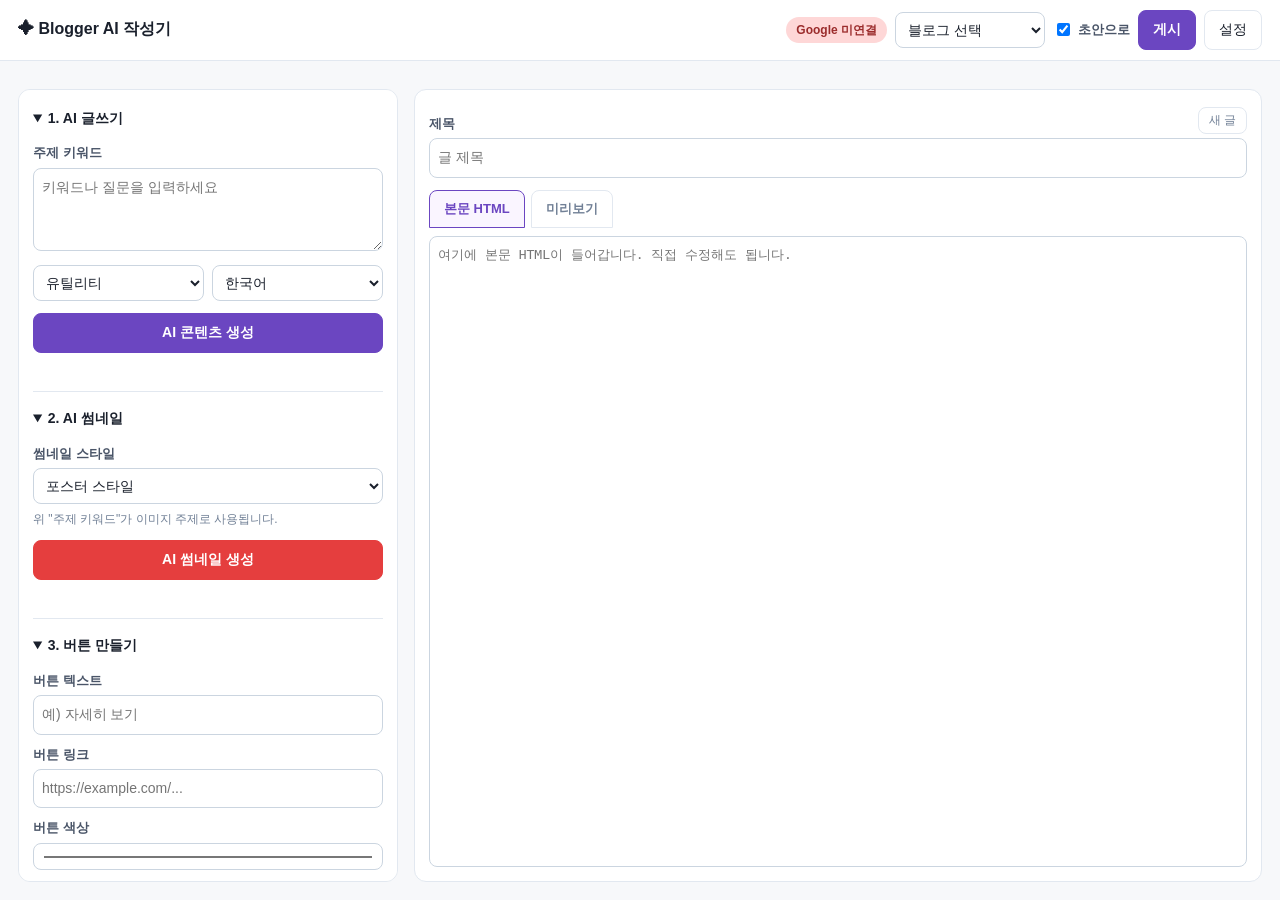
==== docs/index.html @ 52362cc7 "안정화: 자동 저장, 토큰 만료 재시도, 미리보기 샌드박스, 자체 검증 작업 유실 방지 - 제목/본문을 localStorage 에 자동 저장하고 다음 실행 때 복원한다.   서버가" ====
<!doctype html>
<html lang="ko">
<head>
<meta charset="utf-8">
<meta name="viewport" content="width=device-width, initial-scale=1">
<title>Blogger AI 작성기</title>
<link rel="stylesheet" href="app.css">
<!-- Google 로그인(토큰 발급)용. 이 스크립트만 외부 의존성이다. -->
<script src="https://accounts.google.com/gsi/client" async defer></script>
</head>
<body>

<header class="top">
  <h1>✦ Blogger AI 작성기</h1>
  <div class="top-actions">
    <span id="authChip" class="chip chip-off">Google 미연결</span>
    <select id="blogSelect" title="게시할 블로그"><option value="">블로그 선택</option></select>
    <label class="draft"><input type="checkbox" id="asDraft" checked> 초안으로</label>
    <button id="publishBtn" class="primary">게시</button>
    <button id="settingsBtn" title="설정">설정</button>
  </div>
</header>

<p id="topStatus" class="topstatus"></p>

<main>
  <!-- ── 왼쪽: 생성 도구 ── -->
  <section class="pane left">

    <details open>
      <summary>1. AI 글쓰기</summary>
      <label>주제 키워드</label>
      <textarea id="kw" rows="3" placeholder="키워드나 질문을 입력하세요"></textarea>
      <div class="row">
        <select id="docType"><option>유틸리티</option><option>리뷰</option><option>정보</option><option>뉴스</option></select>
        <select id="lang"><option>한국어</option><option>English</option></select>
      </div>
      <button id="genText" class="primary">AI 콘텐츠 생성</button>
      <p id="textStatus" class="status"></p>
    </details>

    <details open>
      <summary>2. AI 썸네일</summary>
      <label>썸네일 스타일</label>
      <select id="thumbStyle">
        <option>포스터 스타일</option><option>썸네일 스타일</option><option>미니멀</option><option>사진 스타일</option>
      </select>
      <p class="hint">위 "주제 키워드"가 이미지 주제로 사용됩니다.</p>
      <button id="genImage" class="danger">AI 썸네일 생성</button>
      <p id="imgStatus" class="status"></p>
      <div id="thumbPreview"></div>
      <div class="row hidden" id="thumbActions">
        <button id="saveImage">이미지 저장</button>
        <button id="insertImage" class="accent">업로드 후 본문에 삽입</button>
      </div>
    </details>

    <details open>
      <summary>3. 버튼 만들기</summary>
      <label>버튼 텍스트</label>
      <input id="btnText" type="text" placeholder="예) 자세히 보기">
      <label>버튼 링크</label>
      <input id="btnUrl" type="text" placeholder="https://example.com/...">
      <label>버튼 색상</label>
      <input id="btnColor" type="color" value="#2b6cb0">
      <button id="insertButton" class="accent">본문 커서 위치에 삽입</button>
      <p id="btnStatus" class="status"></p>
    </details>

  </section>

  <!-- ── 오른쪽: 본문 편집 + 미리보기 ── -->
  <section class="pane right">
    <div class="titlerow">
      <label>제목</label>
      <button id="newPost" class="tiny" title="제목과 본문을 비웁니다">새 글</button>
    </div>
    <input id="postTitle" type="text" placeholder="글 제목">

    <div class="tabs">
      <button class="tab active" data-view="html">본문 HTML</button>
      <button class="tab" data-view="preview">미리보기</button>
    </div>

    <textarea id="postBody" spellcheck="false" placeholder="여기에 본문 HTML이 들어갑니다. 직접 수정해도 됩니다."></textarea>
    <!-- 생성된 본문에 script 가 섞여도 실행되지 않도록 샌드박스로 막는다. -->
    <iframe id="preview" class="hidden" title="미리보기" sandbox=""></iframe>
  </section>
</main>

<!-- ── 설정 ── -->
<dialog id="settingsDlg">
  <form method="dialog">
    <h2>설정</h2>
    <p class="hint">모든 값은 이 브라우저에만 저장됩니다(localStorage). 소스에는 들어가지 않습니다.</p>

    <h3>Claude (글쓰기)</h3>
    <label>Anthropic API 키</label>
    <input id="sAnthropicKey" type="password" placeholder="sk-ant-...">
    <label>모델</label>
    <select id="sClaudeModel">
      <option value="claude-sonnet-5">claude-sonnet-5 (기본)</option>
      <option value="claude-haiku-4-5">claude-haiku-4-5 (빠름)</option>
      <option value="claude-opus-5">claude-opus-5 (고품질)</option>
    </select>
    <button type="button" id="testClaude">키 테스트</button>

    <h3>Gemini (썸네일)</h3>
    <label>Gemini API 키</label>
    <input id="sGeminiKey" type="password" placeholder="AIza...">

    <h3>Google / Blogger (게시)</h3>
    <label>OAuth 클라이언트 ID</label>
    <input id="sGoogleClientId" type="text" placeholder="....apps.googleusercontent.com">
    <p class="hint">Cloud Console에서 웹 애플리케이션 유형으로 만들고, 이 페이지 주소를 "승인된 JavaScript 원본"에 등록하세요.</p>

    <h3>이미지 호스팅 (GitHub)</h3>
    <label>GitHub 토큰 (contents 쓰기)</label>
    <input id="sGhToken" type="password" placeholder="github_pat_...">
    <div class="row">
      <input id="sGhOwner" type="text" placeholder="owner">
      <input id="sGhRepo" type="text" placeholder="repo">
    </div>
    <div class="row">
      <input id="sGhBranch" type="text" placeholder="main">
      <input id="sGhPathPrefix" type="text" placeholder="images">
    </div>
    <p class="hint">jsDelivr CDN은 공개 리포만 서빙합니다.</p>

    <p id="settingsStatus" class="status"></p>
    <menu>
      <button value="cancel">닫기</button>
      <button id="saveSettings" value="save" class="primary">저장</button>
    </menu>
  </form>
</dialog>

<script type="module" src="js/app.js"></script>
</body>
</html>
---- docs/app.css ----
/* app.css — 빌드 도구 없이 쓰는 단일 스타일시트 */
:root{
  --bg:#f7f8fa; --panel:#fff; --line:#e2e8f0; --text:#1a202c; --muted:#718096;
  --brand:#6b46c1; --brand-dark:#553c9a; --accent:#dd6b20; --danger:#e53e3e;
  --ok:#2f855a; --warn:#b7791f; --err:#c53030;
}
*{box-sizing:border-box}
/* 도구로 쓰는 화면이라 페이지 전체가 스크롤되지 않게 하고, 각 패널이 따로 스크롤되게 한다. */
body{
  margin:0;background:var(--bg);color:var(--text);
  font:14px/1.55 -apple-system,BlinkMacSystemFont,"Segoe UI","Malgun Gothic",sans-serif;
  height:100vh;display:flex;flex-direction:column;overflow:hidden;
}
button{font:inherit;cursor:pointer;border:1px solid var(--line);background:#fff;color:var(--text);border-radius:8px;padding:8px 14px}
button:hover{background:#f1f5f9}
button:disabled{opacity:.5;cursor:default}
button.primary{background:var(--brand);border-color:var(--brand);color:#fff;font-weight:700}
button.primary:hover{background:var(--brand-dark)}
button.accent{background:var(--accent);border-color:var(--accent);color:#fff;font-weight:600}
button.danger{background:var(--danger);border-color:var(--danger);color:#fff;font-weight:600}
input,select,textarea{
  width:100%;font:inherit;color:var(--text);background:#fff;
  border:1px solid #cbd5e0;border-radius:8px;padding:8px;
}
textarea{resize:vertical}
label{display:block;margin:10px 0 4px;font-weight:600;color:#4a5568;font-size:13px}
.hint{margin:6px 0 0;font-size:12px;color:var(--muted)}
.hidden{display:none!important}
.row{display:flex;gap:8px;margin-top:8px}
.row>*{flex:1}

/* 상단 바 */
.top{
  display:flex;align-items:center;justify-content:space-between;gap:12px;
  padding:10px 18px;background:var(--panel);border-bottom:1px solid var(--line);
  position:sticky;top:0;z-index:10;flex-wrap:wrap;
}
.top h1{margin:0;font-size:16px}
.top-actions{display:flex;align-items:center;gap:8px;flex-wrap:wrap}
.top-actions select{width:auto;min-width:150px}
.draft{display:flex;align-items:center;gap:5px;margin:0;font-size:13px;white-space:nowrap}
.draft input{width:auto}
.chip{padding:4px 10px;border-radius:999px;font-size:12px;font-weight:600;cursor:pointer;white-space:nowrap}
.chip-off{background:#fed7d7;color:#9b2c2c}
.chip-on{background:#c6f6d5;color:#22543d}
.topstatus{margin:0;padding:0 18px;min-height:20px;font-size:13px}

/* 본체 2단 */
main{
  flex:1;min-height:0;
  display:grid;grid-template-columns:380px 1fr;gap:16px;padding:8px 18px 18px;
}
.pane{
  background:var(--panel);border:1px solid var(--line);border-radius:12px;padding:14px;
  height:100%;overflow:auto;
}
.right{display:flex;flex-direction:column;overflow:hidden}

/* 좁은 화면에서는 그냥 세로로 쌓고 페이지 스크롤을 허용한다 */
@media (max-width:900px){
  body{height:auto;overflow:auto}
  main{grid-template-columns:1fr}
  .pane{height:auto;overflow:visible}
}

details{border-bottom:1px solid var(--line);padding-bottom:12px;margin-bottom:12px}
details:last-child{border-bottom:none;margin-bottom:0}
summary{font-weight:700;cursor:pointer;padding:4px 0}
details>button{width:100%;margin-top:12px}

.status{min-height:18px;margin:8px 0 0;font-size:12px;white-space:pre-wrap}
.ok{color:var(--ok)}.warn{color:var(--warn)}.err{color:var(--err)}.loading{color:var(--brand)}

#thumbPreview img{max-width:100%;border-radius:8px;margin-top:10px;border:1px solid var(--line)}

/* 편집/미리보기 */
.tabs{display:flex;gap:6px;margin:12px 0 8px}
.tab{border-radius:8px 8px 0 0;font-size:13px;font-weight:600;color:var(--muted)}
.tab.active{color:var(--brand);border-color:var(--brand);background:#faf5ff}
#postBody{flex:1;min-height:200px;resize:none;font-family:ui-monospace,Consolas,monospace;font-size:13px}
#preview{flex:1;min-height:200px;width:100%;border:1px solid var(--line);border-radius:8px;background:#fff}
@media (max-width:900px){#postBody,#preview{min-height:420px}}

/* 설정 대화상자 */
dialog{border:none;border-radius:12px;padding:0;max-width:520px;width:92vw;box-shadow:0 20px 50px rgba(0,0,0,.3)}
dialog::backdrop{background:rgba(0,0,0,.4)}
dialog form{padding:20px}
dialog h2{margin:0 0 6px;font-size:18px}
dialog h3{margin:18px 0 0;font-size:14px;color:var(--brand)}
dialog menu{display:flex;justify-content:flex-end;gap:8px;margin:18px 0 0;padding:0}
.titlerow{display:flex;align-items:center;justify-content:space-between;gap:8px}
button.tiny{padding:3px 10px;font-size:12px;color:var(--muted)}
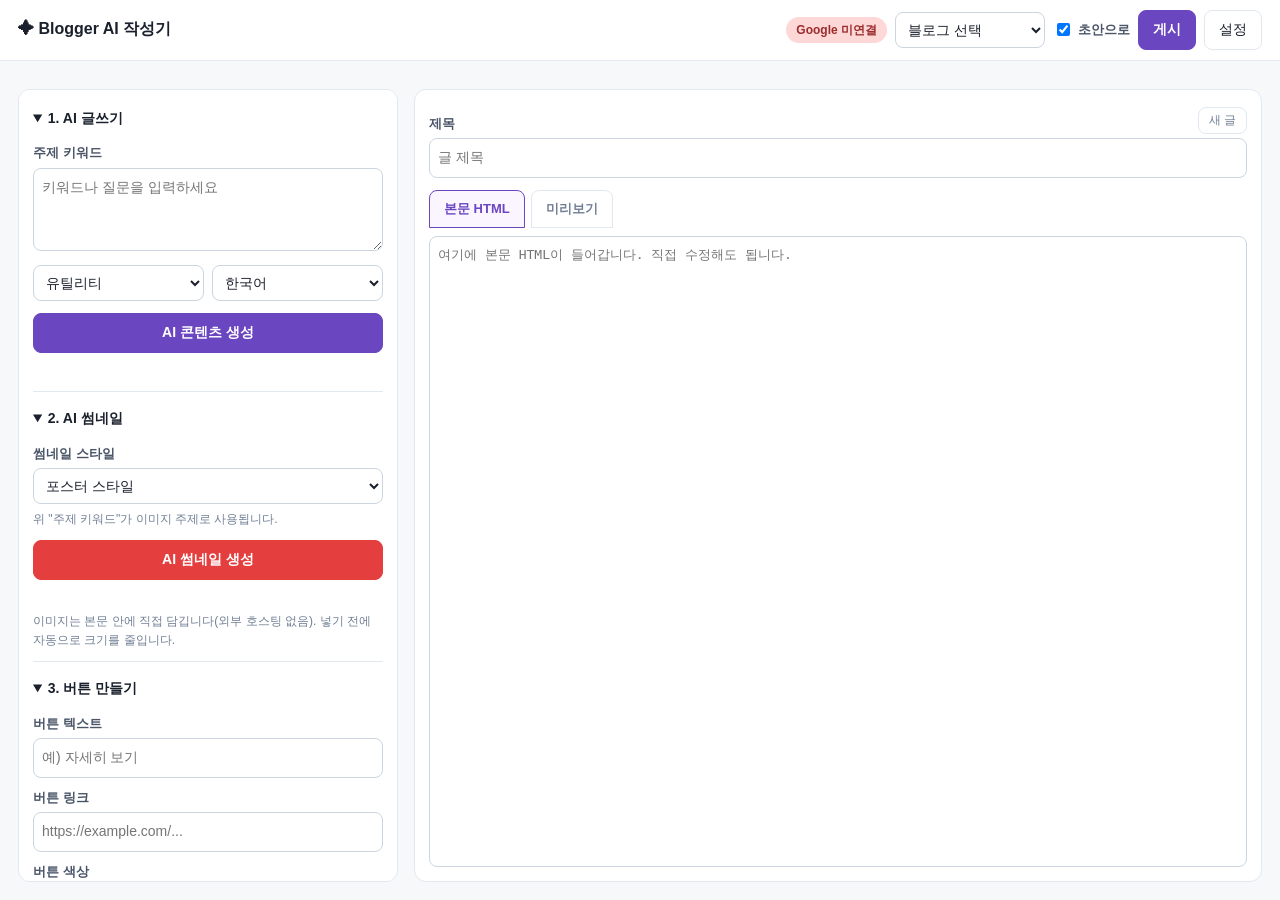
==== commit 18c4e267: "키를 Gemini 하나로 통일: 글쓰기 Claude -> Gemini, 이미지 호스팅 제거 사용자가 Anthropic 키와 GitHub 토큰을 발급하지 못해 설정이 막혔다. 넣어야" ====
--- a/docs/index.html
+++ b/docs/index.html
@@ -51,8 +51,9 @@
       <div id="thumbPreview"></div>
       <div class="row hidden" id="thumbActions">
         <button id="saveImage">이미지 저장</button>
-        <button id="insertImage" class="accent">업로드 후 본문에 삽입</button>
+        <button id="insertImage" class="accent">본문에 삽입</button>
       </div>
+      <p class="hint">이미지는 본문 안에 직접 담깁니다(외부 호스팅 없음). 넣기 전에 자동으로 크기를 줄입니다.</p>
     </details>
 
     <details open>
@@ -94,38 +95,18 @@
     <h2>설정</h2>
     <p class="hint">모든 값은 이 브라우저에만 저장됩니다(localStorage). 소스에는 들어가지 않습니다.</p>
 
-    <h3>Claude (글쓰기)</h3>
-    <label>Anthropic API 키</label>
-    <input id="sAnthropicKey" type="password" placeholder="sk-ant-...">
-    <label>모델</label>
-    <select id="sClaudeModel">
-      <option value="claude-sonnet-5">claude-sonnet-5 (기본)</option>
-      <option value="claude-haiku-4-5">claude-haiku-4-5 (빠름)</option>
-      <option value="claude-opus-5">claude-opus-5 (고품질)</option>
-    </select>
-    <button type="button" id="testClaude">키 테스트</button>
-
-    <h3>Gemini (썸네일)</h3>
+    <h3>Gemini (글쓰기 + 썸네일)</h3>
     <label>Gemini API 키</label>
     <input id="sGeminiKey" type="password" placeholder="AIza...">
+    <label>글쓰기 모델</label>
+    <select id="sGeminiModel"></select>
+    <button type="button" id="testGemini">키 테스트</button>
+    <p class="hint">키 하나로 글쓰기와 썸네일을 모두 처리합니다. aistudio.google.com/app/apikey 에서 발급합니다.</p>
 
     <h3>Google / Blogger (게시)</h3>
     <label>OAuth 클라이언트 ID</label>
     <input id="sGoogleClientId" type="text" placeholder="....apps.googleusercontent.com">
-    <p class="hint">Cloud Console에서 웹 애플리케이션 유형으로 만들고, 이 페이지 주소를 "승인된 JavaScript 원본"에 등록하세요.</p>
-
-    <h3>이미지 호스팅 (GitHub)</h3>
-    <label>GitHub 토큰 (contents 쓰기)</label>
-    <input id="sGhToken" type="password" placeholder="github_pat_...">
-    <div class="row">
-      <input id="sGhOwner" type="text" placeholder="owner">
-      <input id="sGhRepo" type="text" placeholder="repo">
-    </div>
-    <div class="row">
-      <input id="sGhBranch" type="text" placeholder="main">
-      <input id="sGhPathPrefix" type="text" placeholder="images">
-    </div>
-    <p class="hint">jsDelivr CDN은 공개 리포만 서빙합니다.</p>
+    <p class="hint">Cloud Console에서 웹 애플리케이션 유형으로 만들고, 이 페이지 주소를 "승인된 JavaScript 원본"에 등록하세요. 게시는 Google 로그인으로 하므로 별도 키가 필요 없습니다.</p>
 
     <p id="settingsStatus" class="status"></p>
     <menu>
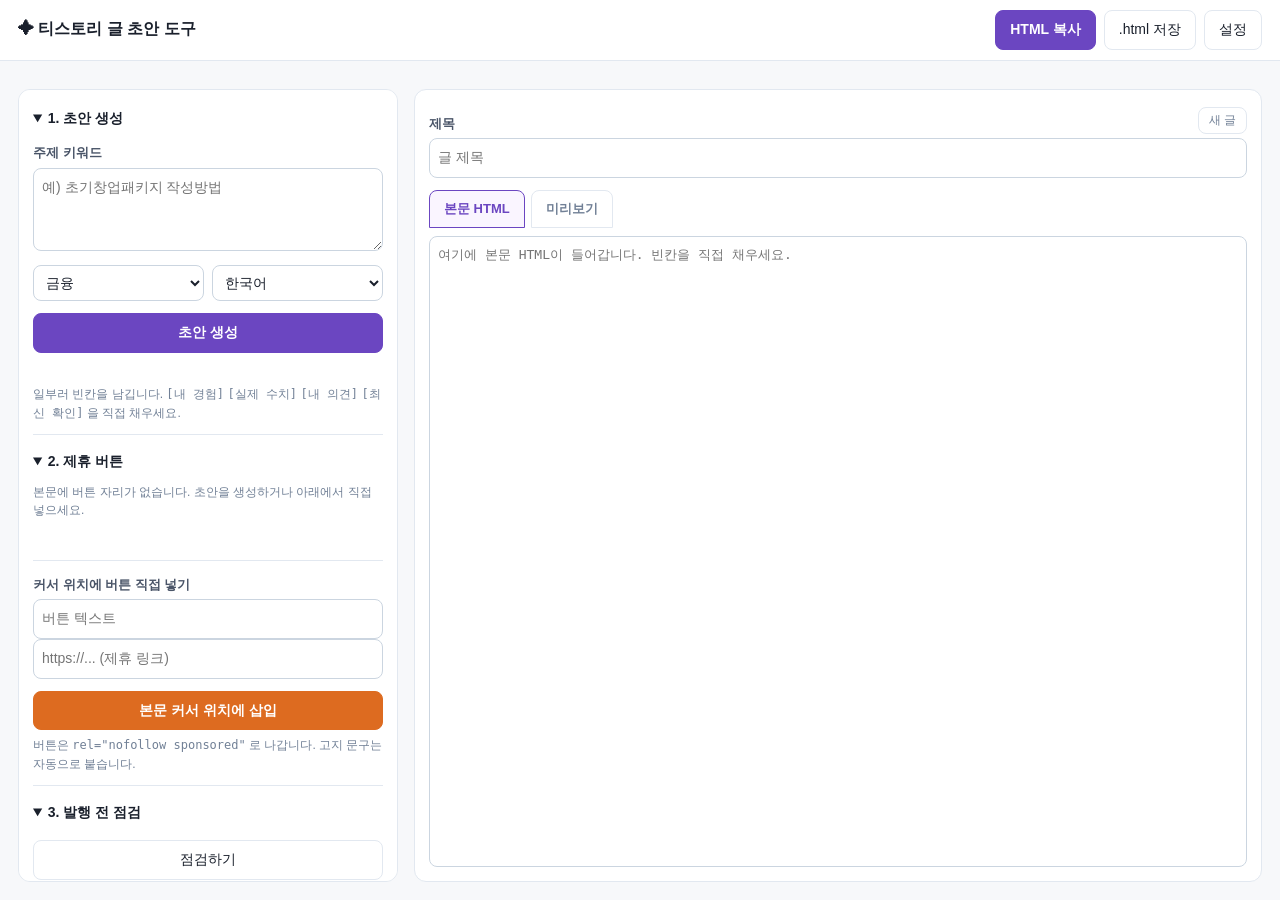
==== commit 262b3122: "티스토리용으로 전환: 빈칸 남기는 초안 + 제휴 버튼 + HTML 출력 발행 대상이 Blogger -> 티스토리로 바뀌었다. 티스토리 오픈 API 는 2024년 2월에 완전 종료되" ====
--- a/docs/index.html
+++ b/docs/index.html
@@ -3,20 +3,16 @@
 <head>
 <meta charset="utf-8">
 <meta name="viewport" content="width=device-width, initial-scale=1">
-<title>Blogger AI 작성기</title>
+<title>티스토리 글 초안 도구</title>
 <link rel="stylesheet" href="app.css">
-<!-- Google 로그인(토큰 발급)용. 이 스크립트만 외부 의존성이다. -->
-<script src="https://accounts.google.com/gsi/client" async defer></script>
 </head>
 <body>
 
 <header class="top">
-  <h1>✦ Blogger AI 작성기</h1>
+  <h1>✦ 티스토리 글 초안 도구</h1>
   <div class="top-actions">
-    <span id="authChip" class="chip chip-off">Google 미연결</span>
-    <select id="blogSelect" title="게시할 블로그"><option value="">블로그 선택</option></select>
-    <label class="draft"><input type="checkbox" id="asDraft" checked> 초안으로</label>
-    <button id="publishBtn" class="primary">게시</button>
+    <button id="copyHtml" class="primary" title="티스토리 HTML 모드에 붙여넣으세요">HTML 복사</button>
+    <button id="saveHtml">.html 저장</button>
     <button id="settingsBtn" title="설정">설정</button>
   </div>
 </header>
@@ -28,44 +24,35 @@
   <section class="pane left">
 
     <details open>
-      <summary>1. AI 글쓰기</summary>
+      <summary>1. 초안 생성</summary>
       <label>주제 키워드</label>
-      <textarea id="kw" rows="3" placeholder="키워드나 질문을 입력하세요"></textarea>
+      <textarea id="kw" rows="3" placeholder="예) 초기창업패키지 작성방법"></textarea>
       <div class="row">
-        <select id="docType"><option>유틸리티</option><option>리뷰</option><option>정보</option><option>뉴스</option></select>
+        <select id="topic" title="주제 분야 — 말투가 달라집니다"></select>
         <select id="lang"><option>한국어</option><option>English</option></select>
       </div>
-      <button id="genText" class="primary">AI 콘텐츠 생성</button>
+      <button id="genText" class="primary">초안 생성</button>
       <p id="textStatus" class="status"></p>
+      <p class="hint">일부러 빈칸을 남깁니다. <code>[내 경험]</code> <code>[실제 수치]</code>
+        <code>[내 의견]</code> <code>[최신 확인]</code> 을 직접 채우세요.</p>
     </details>
 
     <details open>
-      <summary>2. AI 썸네일</summary>
-      <label>썸네일 스타일</label>
-      <select id="thumbStyle">
-        <option>포스터 스타일</option><option>썸네일 스타일</option><option>미니멀</option><option>사진 스타일</option>
-      </select>
-      <p class="hint">위 "주제 키워드"가 이미지 주제로 사용됩니다.</p>
-      <button id="genImage" class="danger">AI 썸네일 생성</button>
-      <p id="imgStatus" class="status"></p>
-      <div id="thumbPreview"></div>
-      <div class="row hidden" id="thumbActions">
-        <button id="saveImage">이미지 저장</button>
-        <button id="insertImage" class="accent">본문에 삽입</button>
-      </div>
-      <p class="hint">이미지는 본문 안에 직접 담깁니다(외부 호스팅 없음). 넣기 전에 자동으로 크기를 줄입니다.</p>
+      <summary>2. 제휴 버튼</summary>
+      <div id="phList"></div>
+      <p id="btnStatus" class="status"></p>
+      <hr>
+      <label>커서 위치에 버튼 직접 넣기</label>
+      <input id="btnText" type="text" placeholder="버튼 텍스트">
+      <input id="btnUrl" type="text" placeholder="https://... (제휴 링크)">
+      <button id="insertButton" class="accent">본문 커서 위치에 삽입</button>
+      <p class="hint">버튼은 <code>rel="nofollow sponsored"</code> 로 나갑니다. 고지 문구는 자동으로 붙습니다.</p>
     </details>
 
     <details open>
-      <summary>3. 버튼 만들기</summary>
-      <label>버튼 텍스트</label>
-      <input id="btnText" type="text" placeholder="예) 자세히 보기">
-      <label>버튼 링크</label>
-      <input id="btnUrl" type="text" placeholder="https://example.com/...">
-      <label>버튼 색상</label>
-      <input id="btnColor" type="color" value="#2b6cb0">
-      <button id="insertButton" class="accent">본문 커서 위치에 삽입</button>
-      <p id="btnStatus" class="status"></p>
+      <summary>3. 발행 전 점검</summary>
+      <button id="runCheck">점검하기</button>
+      <ul id="checkList" class="checks"></ul>
     </details>
 
   </section>
@@ -83,7 +70,7 @@
       <button class="tab" data-view="preview">미리보기</button>
     </div>
 
-    <textarea id="postBody" spellcheck="false" placeholder="여기에 본문 HTML이 들어갑니다. 직접 수정해도 됩니다."></textarea>
+    <textarea id="postBody" spellcheck="false" placeholder="여기에 본문 HTML이 들어갑니다. 빈칸을 직접 채우세요."></textarea>
     <!-- 생성된 본문에 script 가 섞여도 실행되지 않도록 샌드박스로 막는다. -->
     <iframe id="preview" class="hidden" title="미리보기" sandbox=""></iframe>
   </section>
@@ -95,18 +82,13 @@
     <h2>설정</h2>
     <p class="hint">모든 값은 이 브라우저에만 저장됩니다(localStorage). 소스에는 들어가지 않습니다.</p>
 
-    <h3>Gemini (글쓰기 + 썸네일)</h3>
+    <h3>Gemini (글 생성)</h3>
     <label>Gemini API 키</label>
     <input id="sGeminiKey" type="password" placeholder="AIza...">
-    <label>글쓰기 모델</label>
+    <label>모델</label>
     <select id="sGeminiModel"></select>
     <button type="button" id="testGemini">키 테스트</button>
-    <p class="hint">키 하나로 글쓰기와 썸네일을 모두 처리합니다. aistudio.google.com/app/apikey 에서 발급합니다.</p>
-
-    <h3>Google / Blogger (게시)</h3>
-    <label>OAuth 클라이언트 ID</label>
-    <input id="sGoogleClientId" type="text" placeholder="....apps.googleusercontent.com">
-    <p class="hint">Cloud Console에서 웹 애플리케이션 유형으로 만들고, 이 페이지 주소를 "승인된 JavaScript 원본"에 등록하세요. 게시는 Google 로그인으로 하므로 별도 키가 필요 없습니다.</p>
+    <p class="hint">aistudio.google.com/app/apikey 에서 발급합니다.</p>
 
     <p id="settingsStatus" class="status"></p>
     <menu>
--- a/docs/app.css
+++ b/docs/app.css
@@ -71,7 +71,6 @@
 .status{min-height:18px;margin:8px 0 0;font-size:12px;white-space:pre-wrap}
 .ok{color:var(--ok)}.warn{color:var(--warn)}.err{color:var(--err)}.loading{color:var(--brand)}
 
-#thumbPreview img{max-width:100%;border-radius:8px;margin-top:10px;border:1px solid var(--line)}
 
 /* 편집/미리보기 */
 .tabs{display:flex;gap:6px;margin:12px 0 8px}
@@ -90,3 +89,17 @@
 dialog menu{display:flex;justify-content:flex-end;gap:8px;margin:18px 0 0;padding:0}
 .titlerow{display:flex;align-items:center;justify-content:space-between;gap:8px}
 button.tiny{padding:3px 10px;font-size:12px;color:var(--muted)}
+
+/* 발행 전 점검 */
+.checks{list-style:none;margin:10px 0 0;padding:0;font-size:12px}
+.checks li{padding:3px 0;white-space:pre-wrap}
+.checks li.ok{color:var(--ok)}
+.checks li.warn{color:var(--warn)}
+
+/* 버튼 자리(플레이스홀더) 입력 */
+.ph{border:1px solid var(--line);border-radius:8px;padding:10px;margin:8px 0}
+.ph label{font-weight:700;color:var(--brand)}
+.ph input{margin:4px 0}
+.ph button{width:100%;margin-top:6px}
+#phList .hint{margin:6px 0 0}
+details hr{border:none;border-top:1px solid var(--line);margin:14px 0}
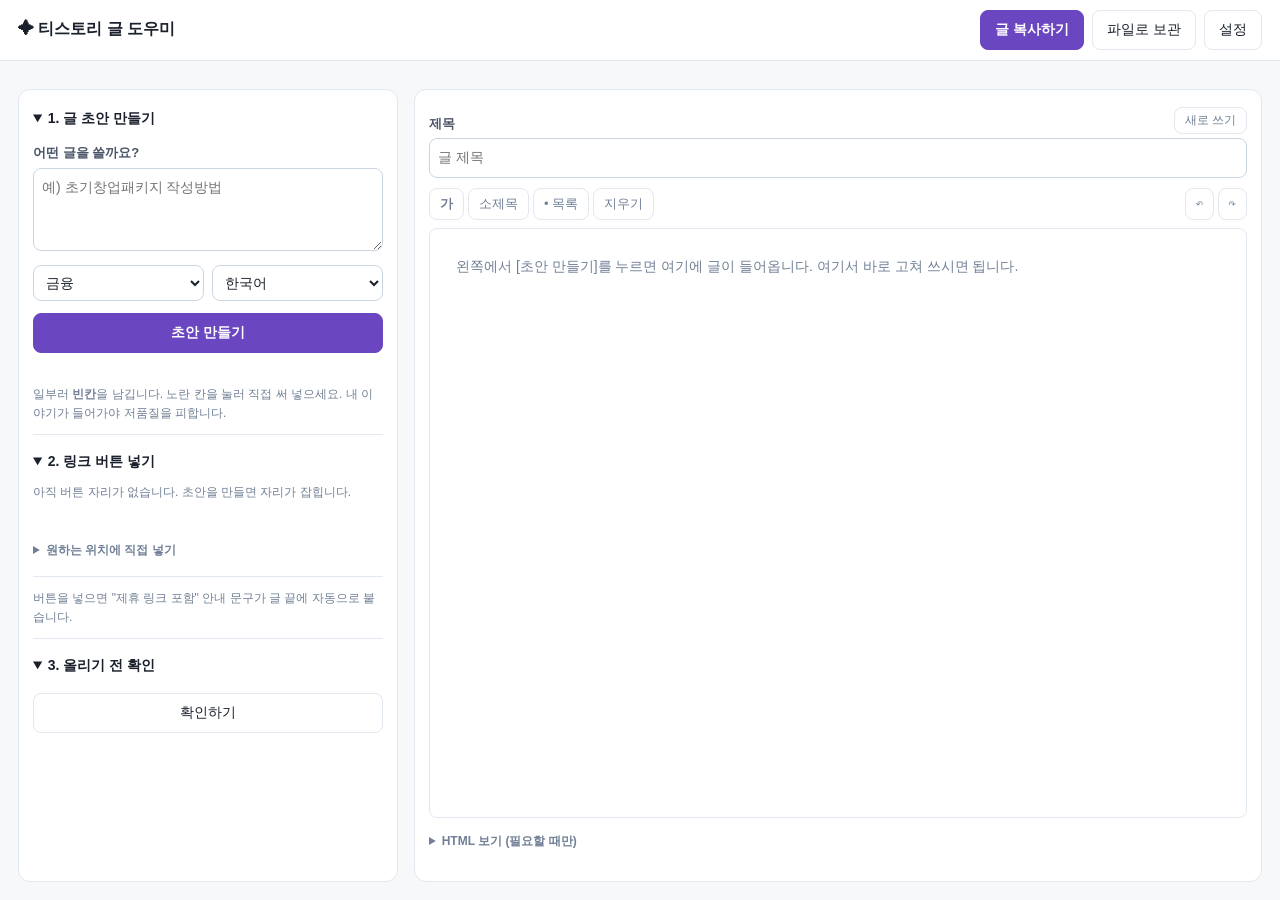
==== commit 91c05209: "HTML 편집을 없애고 워드처럼 글 위에서 바로 고치게 바꿈 "HTML 은 사용하기 불편하다, 일반 사람이 글을 쓴다고 생각해 달라"는 피드백. 맞는 지적이라 편집 방식을 갈아엎었" ====
--- a/docs/index.html
+++ b/docs/index.html
@@ -3,16 +3,16 @@
 <head>
 <meta charset="utf-8">
 <meta name="viewport" content="width=device-width, initial-scale=1">
-<title>티스토리 글 초안 도구</title>
+<title>티스토리 글 도우미</title>
 <link rel="stylesheet" href="app.css">
 </head>
 <body>
 
 <header class="top">
-  <h1>✦ 티스토리 글 초안 도구</h1>
+  <h1>✦ 티스토리 글 도우미</h1>
   <div class="top-actions">
-    <button id="copyHtml" class="primary" title="티스토리 HTML 모드에 붙여넣으세요">HTML 복사</button>
-    <button id="saveHtml">.html 저장</button>
+    <button id="copyHtml" class="primary" title="복사해서 티스토리에 붙여넣으세요">글 복사하기</button>
+    <button id="saveHtml">파일로 보관</button>
     <button id="settingsBtn" title="설정">설정</button>
   </div>
 </header>
@@ -20,59 +20,71 @@
 <p id="topStatus" class="topstatus"></p>
 
 <main>
-  <!-- ── 왼쪽: 생성 도구 ── -->
+  <!-- ── 왼쪽: 도구 ── -->
   <section class="pane left">
 
     <details open>
-      <summary>1. 초안 생성</summary>
-      <label>주제 키워드</label>
+      <summary>1. 글 초안 만들기</summary>
+      <label>어떤 글을 쓸까요?</label>
       <textarea id="kw" rows="3" placeholder="예) 초기창업패키지 작성방법"></textarea>
       <div class="row">
-        <select id="topic" title="주제 분야 — 말투가 달라집니다"></select>
+        <select id="topic" title="분야에 따라 말투가 달라집니다"></select>
         <select id="lang"><option>한국어</option><option>English</option></select>
       </div>
-      <button id="genText" class="primary">초안 생성</button>
+      <button id="genText" class="primary">초안 만들기</button>
       <p id="textStatus" class="status"></p>
-      <p class="hint">일부러 빈칸을 남깁니다. <code>[내 경험]</code> <code>[실제 수치]</code>
-        <code>[내 의견]</code> <code>[최신 확인]</code> 을 직접 채우세요.</p>
+      <p class="hint">일부러 <b>빈칸</b>을 남깁니다. 노란 칸을 눌러 직접 써 넣으세요.
+        내 이야기가 들어가야 저품질을 피합니다.</p>
     </details>
 
     <details open>
-      <summary>2. 제휴 버튼</summary>
+      <summary>2. 링크 버튼 넣기</summary>
       <div id="phList"></div>
       <p id="btnStatus" class="status"></p>
-      <hr>
-      <label>커서 위치에 버튼 직접 넣기</label>
-      <input id="btnText" type="text" placeholder="버튼 텍스트">
-      <input id="btnUrl" type="text" placeholder="https://... (제휴 링크)">
-      <button id="insertButton" class="accent">본문 커서 위치에 삽입</button>
-      <p class="hint">버튼은 <code>rel="nofollow sponsored"</code> 로 나갑니다. 고지 문구는 자동으로 붙습니다.</p>
+      <details class="sub">
+        <summary>원하는 위치에 직접 넣기</summary>
+        <p class="hint">글에서 버튼을 넣을 자리를 클릭한 뒤 아래를 채우세요.</p>
+        <input id="btnText" type="text" placeholder="버튼에 쓸 문구">
+        <input id="btnUrl" type="text" placeholder="https://... (링크 주소)">
+        <button id="insertButton" class="accent">이 자리에 버튼 넣기</button>
+      </details>
+      <p class="hint">버튼을 넣으면 "제휴 링크 포함" 안내 문구가 글 끝에 자동으로 붙습니다.</p>
     </details>
 
     <details open>
-      <summary>3. 발행 전 점검</summary>
-      <button id="runCheck">점검하기</button>
+      <summary>3. 올리기 전 확인</summary>
+      <button id="runCheck">확인하기</button>
       <ul id="checkList" class="checks"></ul>
     </details>
 
   </section>
 
-  <!-- ── 오른쪽: 본문 편집 + 미리보기 ── -->
+  <!-- ── 오른쪽: 글 ── -->
   <section class="pane right">
     <div class="titlerow">
       <label>제목</label>
-      <button id="newPost" class="tiny" title="제목과 본문을 비웁니다">새 글</button>
+      <button id="newPost" class="tiny" title="제목과 글을 비웁니다">새로 쓰기</button>
     </div>
     <input id="postTitle" type="text" placeholder="글 제목">
 
-    <div class="tabs">
-      <button class="tab active" data-view="html">본문 HTML</button>
-      <button class="tab" data-view="preview">미리보기</button>
+    <div class="toolbar" id="toolbar">
+      <button type="button" data-cmd="bold" title="굵게"><b>가</b></button>
+      <button type="button" data-cmd="heading" title="소제목">소제목</button>
+      <button type="button" data-cmd="insertUnorderedList" title="목록">• 목록</button>
+      <button type="button" data-cmd="removeFormat" title="꾸밈 지우기">지우기</button>
+      <span class="spacer"></span>
+      <button type="button" data-cmd="undo" title="되돌리기">↶</button>
+      <button type="button" data-cmd="redo" title="다시">↷</button>
     </div>
 
-    <textarea id="postBody" spellcheck="false" placeholder="여기에 본문 HTML이 들어갑니다. 빈칸을 직접 채우세요."></textarea>
-    <!-- 생성된 본문에 script 가 섞여도 실행되지 않도록 샌드박스로 막는다. -->
-    <iframe id="preview" class="hidden" title="미리보기" sandbox=""></iframe>
+    <div id="postBody" class="editor" contenteditable="true" spellcheck="false"
+         data-placeholder="왼쪽에서 [초안 만들기]를 누르면 여기에 글이 들어옵니다. 여기서 바로 고쳐 쓰시면 됩니다."></div>
+
+    <details class="sub advanced">
+      <summary>HTML 보기 (필요할 때만)</summary>
+      <p class="hint">티스토리 HTML 모드에 직접 붙여넣고 싶을 때만 쓰세요. 평소에는 볼 필요 없습니다.</p>
+      <textarea id="htmlView" rows="8" spellcheck="false" readonly></textarea>
+    </details>
   </section>
 </main>
 
@@ -80,15 +92,15 @@
 <dialog id="settingsDlg">
   <form method="dialog">
     <h2>설정</h2>
-    <p class="hint">모든 값은 이 브라우저에만 저장됩니다(localStorage). 소스에는 들어가지 않습니다.</p>
+    <p class="hint">모든 값은 이 브라우저에만 저장됩니다. 다른 사람에게 보이지 않습니다.</p>
 
-    <h3>Gemini (글 생성)</h3>
+    <h3>Gemini (글 만들기)</h3>
     <label>Gemini API 키</label>
     <input id="sGeminiKey" type="password" placeholder="AIza...">
-    <label>모델</label>
+    <label>사용할 AI</label>
     <select id="sGeminiModel"></select>
-    <button type="button" id="testGemini">키 테스트</button>
-    <p class="hint">aistudio.google.com/app/apikey 에서 발급합니다.</p>
+    <button type="button" id="testGemini">키 확인</button>
+    <p class="hint">aistudio.google.com/app/apikey 에서 무료로 발급합니다.</p>
 
     <p id="settingsStatus" class="status"></p>
     <menu>
--- a/docs/app.css
+++ b/docs/app.css
@@ -72,13 +72,6 @@
 .ok{color:var(--ok)}.warn{color:var(--warn)}.err{color:var(--err)}.loading{color:var(--brand)}
 
 
-/* 편집/미리보기 */
-.tabs{display:flex;gap:6px;margin:12px 0 8px}
-.tab{border-radius:8px 8px 0 0;font-size:13px;font-weight:600;color:var(--muted)}
-.tab.active{color:var(--brand);border-color:var(--brand);background:#faf5ff}
-#postBody{flex:1;min-height:200px;resize:none;font-family:ui-monospace,Consolas,monospace;font-size:13px}
-#preview{flex:1;min-height:200px;width:100%;border:1px solid var(--line);border-radius:8px;background:#fff}
-@media (max-width:900px){#postBody,#preview{min-height:420px}}
 
 /* 설정 대화상자 */
 dialog{border:none;border-radius:12px;padding:0;max-width:520px;width:92vw;box-shadow:0 20px 50px rgba(0,0,0,.3)}
@@ -103,3 +96,45 @@
 .ph button{width:100%;margin-top:6px}
 #phList .hint{margin:6px 0 0}
 details hr{border:none;border-top:1px solid var(--line);margin:14px 0}
+
+/* ── 글 편집기 (워드처럼 보이게) ── */
+.toolbar{display:flex;gap:4px;align-items:center;margin:10px 0 8px;flex-wrap:wrap}
+.toolbar button{padding:5px 10px;font-size:13px;color:var(--muted);background:#fff}
+.toolbar button:hover{color:var(--brand);border-color:var(--brand)}
+.toolbar .spacer{flex:1}
+
+.editor{
+  flex:1;min-height:260px;overflow:auto;
+  border:1px solid var(--line);border-radius:8px;background:#fff;
+  padding:22px 26px;
+  font:16px/1.85 -apple-system,"Malgun Gothic","맑은 고딕",sans-serif;color:#1a202c;
+}
+.editor:focus{outline:none;border-color:var(--brand)}
+.editor:empty::before{content:attr(data-placeholder);color:var(--muted);font-size:14px}
+.editor h2{font-size:24px;margin:1.2em 0 .5em}
+.editor h3{font-size:19px;margin:1.6em 0 .5em}
+.editor h4{font-size:16px;margin:1.4em 0 .4em}
+.editor p{margin:0 0 1em}
+.editor ul,.editor ol{margin:0 0 1em;padding-left:1.4em}
+.editor li{margin:.3em 0}
+.editor img{max-width:100%}
+.editor hr{border:none;border-top:1px solid var(--line);margin:1.6em 0}
+.editor a{color:#2563eb}
+.editor pre{background:#f1f5f9;padding:12px;border-radius:8px;overflow:auto;font-size:13px}
+
+/* 채워야 할 빈칸 */
+.editor mark.blank{
+  background:#fef08a;border-radius:4px;padding:1px 4px;cursor:pointer;
+  font-weight:600;color:#713f12;
+}
+.editor mark.blank:hover{background:#fde047}
+.editor mark.blank.slot{background:#dbeafe;color:#1e40af}
+.editor mark.blank.slot:hover{background:#bfdbfe}
+
+@media (max-width:900px){.editor{min-height:420px}}
+
+/* 접어 두는 보조 영역 */
+details.sub{margin-top:10px}
+details.sub>summary{font-size:12px;font-weight:600;color:var(--muted)}
+details.advanced{margin-top:10px}
+#htmlView{width:100%;font-family:ui-monospace,Consolas,monospace;font-size:11px;color:var(--muted)}
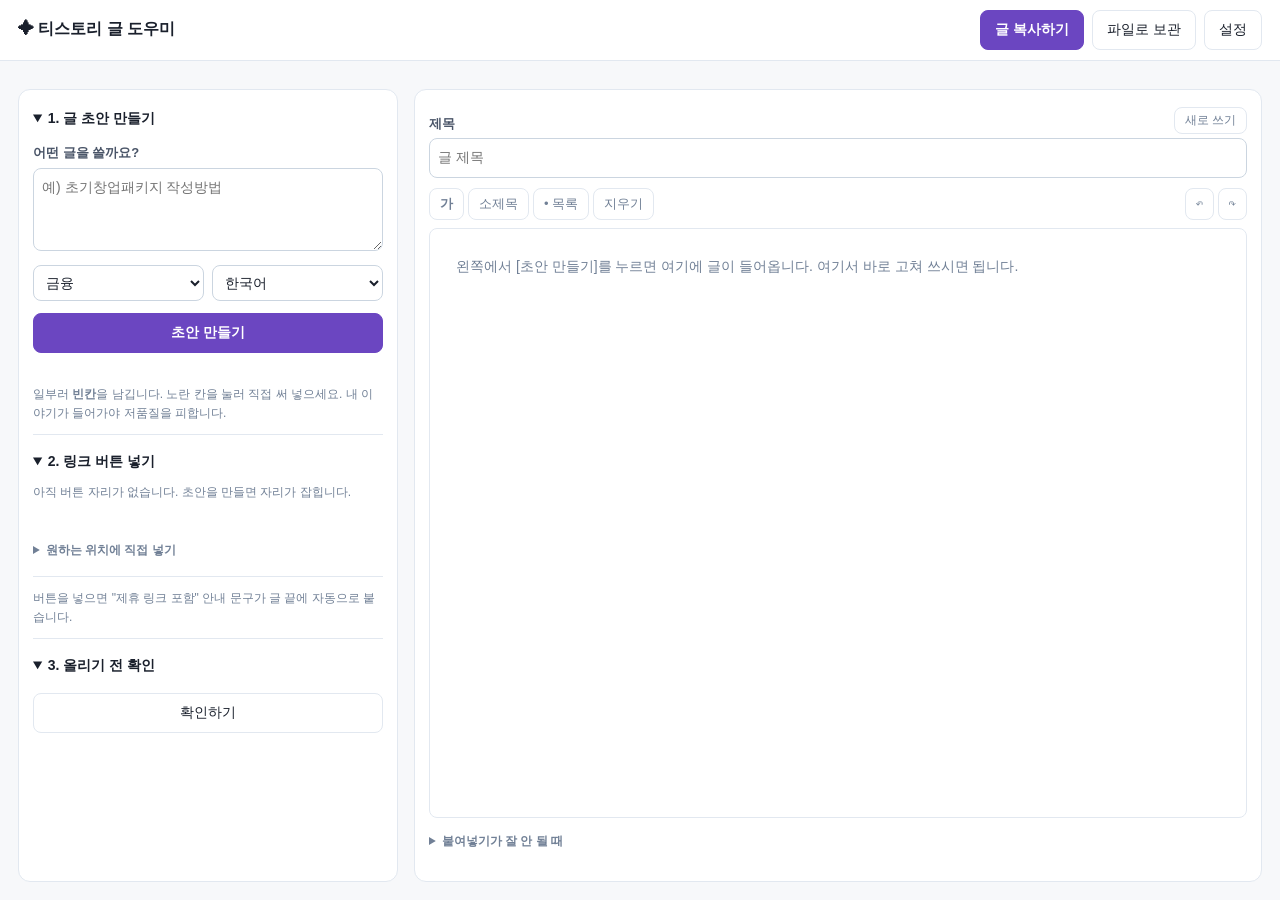
==== commit 76670a69: "복사 버그 수정 + HTML 모드용 복사 추가 붙여넣었을 때 태그가 그대로 보일 수 있는 버그가 있었다. ClipboardItem 의 text/plain 에 HTML 원문을 그대로" ====
--- a/docs/index.html
+++ b/docs/index.html
@@ -81,8 +81,10 @@
          data-placeholder="왼쪽에서 [초안 만들기]를 누르면 여기에 글이 들어옵니다. 여기서 바로 고쳐 쓰시면 됩니다."></div>
 
     <details class="sub advanced">
-      <summary>HTML 보기 (필요할 때만)</summary>
-      <p class="hint">티스토리 HTML 모드에 직접 붙여넣고 싶을 때만 쓰세요. 평소에는 볼 필요 없습니다.</p>
+      <summary>붙여넣기가 잘 안 될 때</summary>
+      <p class="hint">티스토리가 버튼 모양을 지워버리면, 아래 버튼으로 복사한 뒤
+        티스토리 글쓰기에서 <b>기본모드 → HTML</b> 로 바꾸고 붙여넣으세요.</p>
+      <button type="button" id="copyRaw">HTML로 복사하기</button>
       <textarea id="htmlView" rows="8" spellcheck="false" readonly></textarea>
     </details>
   </section>
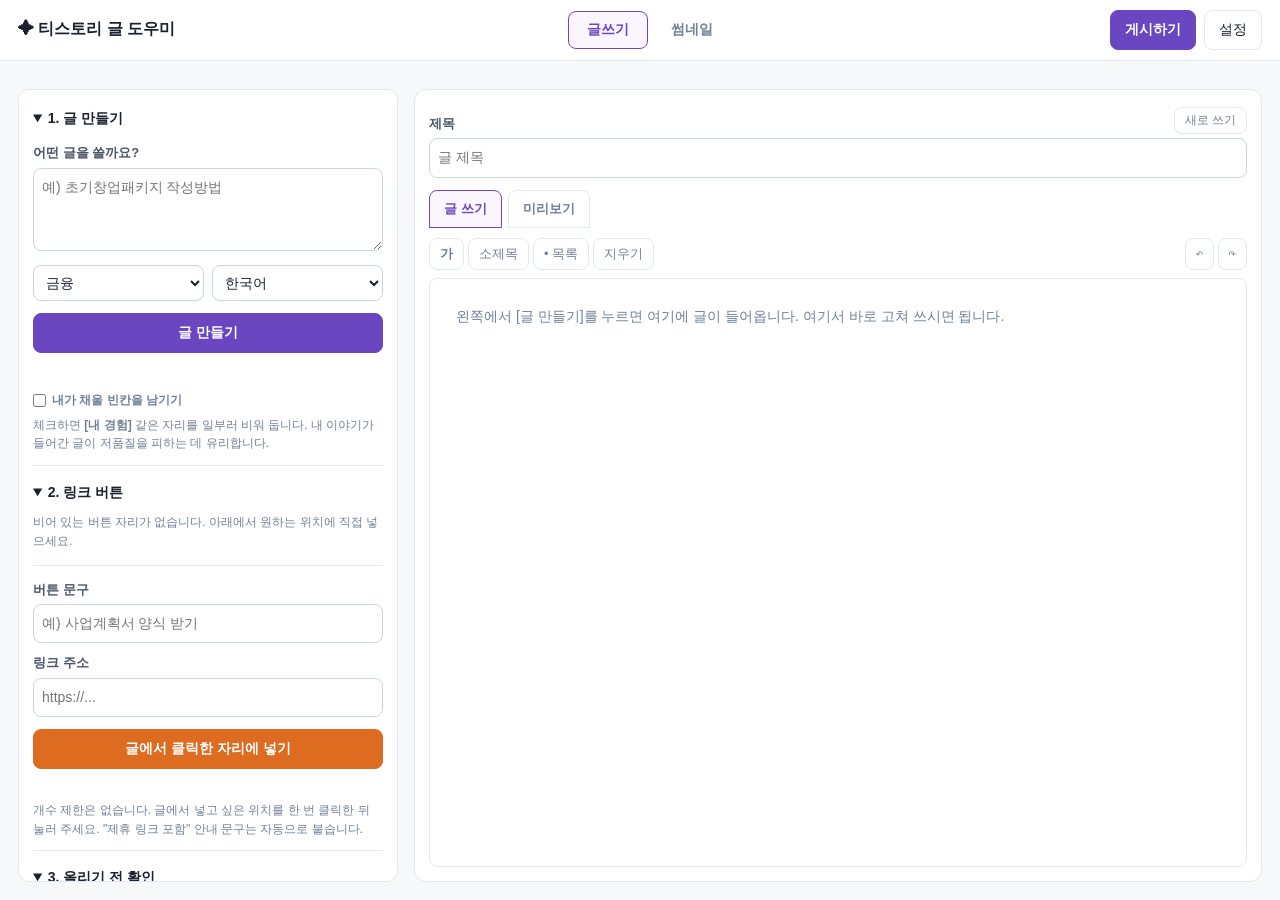
==== commit a7654945: "글쓰기/썸네일 탭 분리, 완성본 기본, 미리보기·게시 복원, 버튼 무제한 요청 반영: - 위쪽에 [글쓰기][썸네일] 탭을 만들었다. 썸네일 탭은 자체 키워드 입력과   그림 풍(실" ====
--- a/docs/index.html
+++ b/docs/index.html
@@ -10,45 +10,49 @@
 
 <header class="top">
   <h1>✦ 티스토리 글 도우미</h1>
+  <nav class="maintabs">
+    <button class="mtab active" data-panel="write">글쓰기</button>
+    <button class="mtab" data-panel="thumb">썸네일</button>
+  </nav>
   <div class="top-actions">
-    <button id="copyHtml" class="primary" title="복사해서 티스토리에 붙여넣으세요">글 복사하기</button>
-    <button id="saveHtml">파일로 보관</button>
+    <button id="publishBtn" class="primary" title="티스토리 글쓰기 창을 열고 글을 복사해 둡니다">게시하기</button>
     <button id="settingsBtn" title="설정">설정</button>
   </div>
 </header>
 
 <p id="topStatus" class="topstatus"></p>
 
-<main>
-  <!-- ── 왼쪽: 도구 ── -->
+<!-- ══════════════ 글쓰기 ══════════════ -->
+<main id="panel-write">
   <section class="pane left">
 
     <details open>
-      <summary>1. 글 초안 만들기</summary>
+      <summary>1. 글 만들기</summary>
       <label>어떤 글을 쓸까요?</label>
       <textarea id="kw" rows="3" placeholder="예) 초기창업패키지 작성방법"></textarea>
       <div class="row">
         <select id="topic" title="분야에 따라 말투가 달라집니다"></select>
         <select id="lang"><option>한국어</option><option>English</option></select>
       </div>
-      <button id="genText" class="primary">초안 만들기</button>
+      <button id="genText" class="primary">글 만들기</button>
       <p id="textStatus" class="status"></p>
-      <p class="hint">일부러 <b>빈칸</b>을 남깁니다. 노란 칸을 눌러 직접 써 넣으세요.
-        내 이야기가 들어가야 저품질을 피합니다.</p>
+      <label class="check"><input type="checkbox" id="blankMode"> 내가 채울 빈칸을 남기기</label>
+      <p class="hint">체크하면 <b>[내 경험]</b> 같은 자리를 일부러 비워 둡니다.
+        내 이야기가 들어간 글이 저품질을 피하는 데 유리합니다.</p>
     </details>
 
     <details open>
-      <summary>2. 링크 버튼 넣기</summary>
+      <summary>2. 링크 버튼</summary>
       <div id="phList"></div>
+      <hr>
+      <label>버튼 문구</label>
+      <input id="btnText" type="text" placeholder="예) 사업계획서 양식 받기">
+      <label>링크 주소</label>
+      <input id="btnUrl" type="text" placeholder="https://...">
+      <button id="insertButton" class="accent">글에서 클릭한 자리에 넣기</button>
       <p id="btnStatus" class="status"></p>
-      <details class="sub">
-        <summary>원하는 위치에 직접 넣기</summary>
-        <p class="hint">글에서 버튼을 넣을 자리를 클릭한 뒤 아래를 채우세요.</p>
-        <input id="btnText" type="text" placeholder="버튼에 쓸 문구">
-        <input id="btnUrl" type="text" placeholder="https://... (링크 주소)">
-        <button id="insertButton" class="accent">이 자리에 버튼 넣기</button>
-      </details>
-      <p class="hint">버튼을 넣으면 "제휴 링크 포함" 안내 문구가 글 끝에 자동으로 붙습니다.</p>
+      <p class="hint">개수 제한은 없습니다. 글에서 넣고 싶은 위치를 한 번 클릭한 뒤 눌러 주세요.
+        "제휴 링크 포함" 안내 문구는 자동으로 붙습니다.</p>
     </details>
 
     <details open>
@@ -59,13 +63,17 @@
 
   </section>
 
-  <!-- ── 오른쪽: 글 ── -->
   <section class="pane right">
     <div class="titlerow">
       <label>제목</label>
       <button id="newPost" class="tiny" title="제목과 글을 비웁니다">새로 쓰기</button>
     </div>
     <input id="postTitle" type="text" placeholder="글 제목">
+
+    <div class="tabs">
+      <button class="tab active" data-view="edit">글 쓰기</button>
+      <button class="tab" data-view="preview">미리보기</button>
+    </div>
 
     <div class="toolbar" id="toolbar">
       <button type="button" data-cmd="bold" title="굵게"><b>가</b></button>
@@ -78,15 +86,34 @@
     </div>
 
     <div id="postBody" class="editor" contenteditable="true" spellcheck="false"
-         data-placeholder="왼쪽에서 [초안 만들기]를 누르면 여기에 글이 들어옵니다. 여기서 바로 고쳐 쓰시면 됩니다."></div>
+         data-placeholder="왼쪽에서 [글 만들기]를 누르면 여기에 글이 들어옵니다. 여기서 바로 고쳐 쓰시면 됩니다."></div>
+    <iframe id="preview" class="hidden" title="미리보기" sandbox=""></iframe>
+  </section>
+</main>
 
-    <details class="sub advanced">
-      <summary>붙여넣기가 잘 안 될 때</summary>
-      <p class="hint">티스토리가 버튼 모양을 지워버리면, 아래 버튼으로 복사한 뒤
-        티스토리 글쓰기에서 <b>기본모드 → HTML</b> 로 바꾸고 붙여넣으세요.</p>
-      <button type="button" id="copyRaw">HTML로 복사하기</button>
-      <textarea id="htmlView" rows="8" spellcheck="false" readonly></textarea>
+<!-- ══════════════ 썸네일 ══════════════ -->
+<main id="panel-thumb" class="hidden">
+  <section class="pane left">
+    <details open>
+      <summary>썸네일 만들기</summary>
+      <label>어떤 그림을 만들까요?</label>
+      <textarea id="thumbKw" rows="3" placeholder="예) 초기창업패키지 사업계획서"></textarea>
+      <label>그림 풍</label>
+      <select id="thumbStyle"></select>
+      <button id="genImage" class="primary">썸네일 만들기</button>
+      <p id="imgStatus" class="status"></p>
+      <p class="hint">만들어진 그림을 내려받아 티스토리 글쓰기에서 <b>대표 이미지</b>로 올리시면 됩니다.</p>
     </details>
+  </section>
+
+  <section class="pane right">
+    <div class="titlerow">
+      <label>미리보기</label>
+      <button id="saveImage" class="tiny hidden">이미지 내려받기</button>
+    </div>
+    <div id="thumbPreview" class="thumbbox">
+      <p class="hint">아직 만든 그림이 없습니다.</p>
+    </div>
   </section>
 </main>
 
@@ -96,13 +123,18 @@
     <h2>설정</h2>
     <p class="hint">모든 값은 이 브라우저에만 저장됩니다. 다른 사람에게 보이지 않습니다.</p>
 
-    <h3>Gemini (글 만들기)</h3>
+    <h3>Gemini</h3>
     <label>Gemini API 키</label>
     <input id="sGeminiKey" type="password" placeholder="AIza...">
     <label>사용할 AI</label>
     <select id="sGeminiModel"></select>
     <button type="button" id="testGemini">키 확인</button>
     <p class="hint">aistudio.google.com/app/apikey 에서 무료로 발급합니다.</p>
+
+    <h3>티스토리</h3>
+    <label>내 블로그 주소</label>
+    <input id="sBlogUrl" type="text" placeholder="myblog.tistory.com">
+    <p class="hint">[게시하기]를 누르면 이 블로그의 글쓰기 창이 열립니다.</p>
 
     <p id="settingsStatus" class="status"></p>
     <menu>
--- a/docs/app.css
+++ b/docs/app.css
@@ -138,3 +138,30 @@
 details.sub>summary{font-size:12px;font-weight:600;color:var(--muted)}
 details.advanced{margin-top:10px}
 #htmlView{width:100%;font-family:ui-monospace,Consolas,monospace;font-size:11px;color:var(--muted)}
+
+/* 위쪽 탭 (글쓰기 / 썸네일) */
+.maintabs{display:flex;gap:4px;margin-left:14px}
+.mtab{padding:7px 18px;font-size:14px;font-weight:700;color:var(--muted);background:transparent;border-color:transparent}
+.mtab:hover{color:var(--brand)}
+.mtab.active{color:var(--brand);background:#faf5ff;border-color:var(--brand)}
+
+/* 글 쓰기 / 미리보기 탭 */
+.tabs{display:flex;gap:6px;margin:12px 0 0}
+.tab{border-radius:8px 8px 0 0;font-size:13px;font-weight:600;color:var(--muted)}
+.tab.active{color:var(--brand);border-color:var(--brand);background:#faf5ff}
+#preview{flex:1;min-height:260px;width:100%;border:1px solid var(--line);border-radius:8px;background:#fff}
+
+/* 올리기 전 확인 */
+.checks li .mark{display:inline-block;width:14px}
+.checks li .help{display:block;margin:2px 0 6px 18px;color:var(--muted);font-size:11px;line-height:1.5}
+
+/* 빈칸 남기기 체크박스 */
+label.check{display:flex;align-items:center;gap:6px;margin-top:12px;font-size:12px;color:var(--muted);cursor:pointer}
+label.check input{width:auto;margin:0}
+
+/* 썸네일 */
+.thumbbox{flex:1;display:flex;align-items:center;justify-content:center;
+  border:1px solid var(--line);border-radius:8px;background:#fff;padding:20px;overflow:auto}
+.thumbbox img{max-width:100%;border-radius:8px}
+
+details hr{border:none;border-top:1px solid var(--line);margin:14px 0}
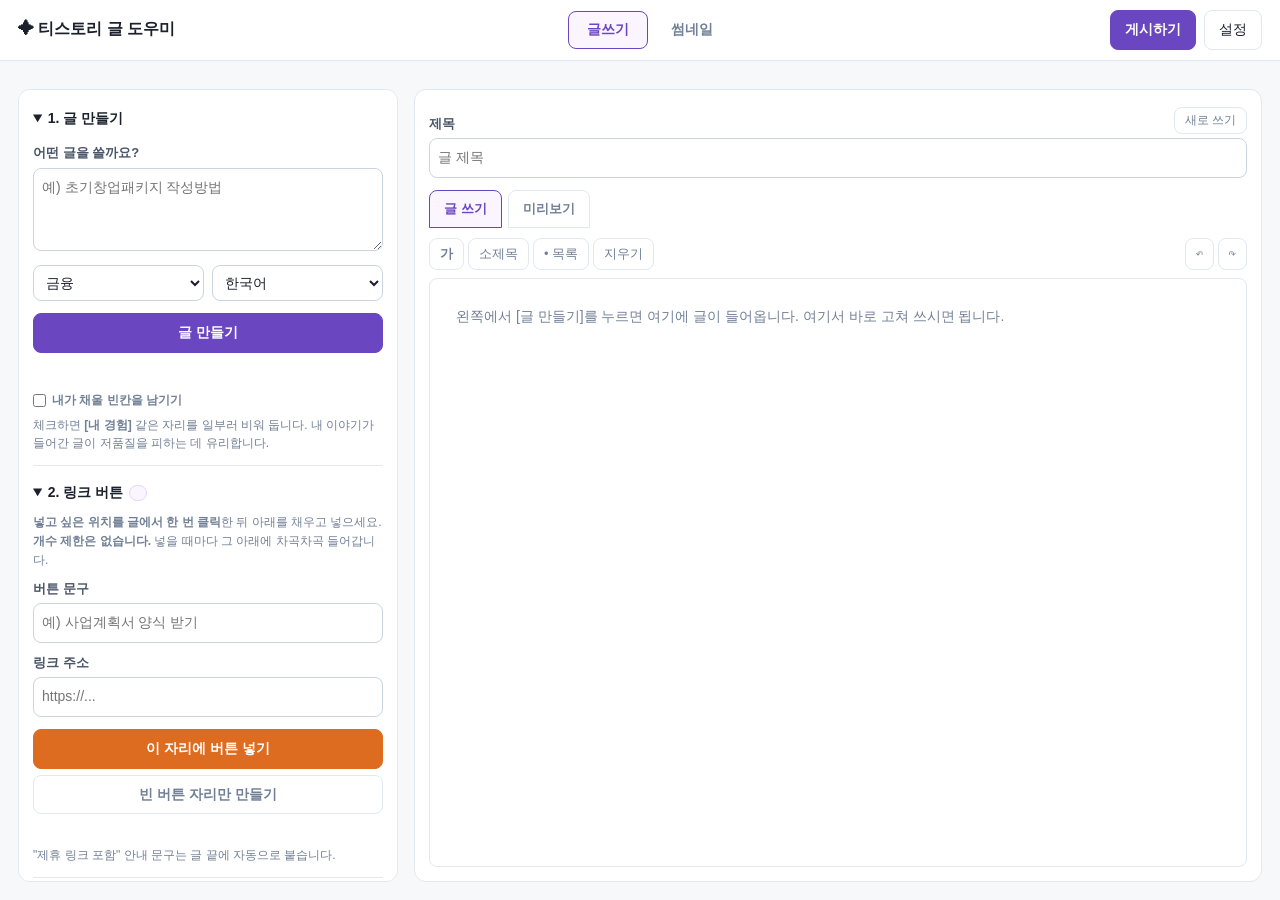
==== commit e16dbd02: "버튼을 원하는 위치에 개수 제한 없이 넣도록 수정 "버튼이 2개밖에 안 들어간다"는 지적. 확인해 보니 진짜 버그가 두 개 있었다.  1. 버튼 문구 칸을 클릭하는 순간 글의 커서" ====
--- a/docs/index.html
+++ b/docs/index.html
@@ -42,17 +42,20 @@
     </details>
 
     <details open>
-      <summary>2. 링크 버튼</summary>
-      <div id="phList"></div>
-      <hr>
+      <summary>2. 링크 버튼 <span id="btnCount" class="badge"></span></summary>
+
+      <p class="hint"><b>넣고 싶은 위치를 글에서 한 번 클릭</b>한 뒤 아래를 채우고 넣으세요.
+        <b>개수 제한은 없습니다.</b> 넣을 때마다 그 아래에 차곡차곡 들어갑니다.</p>
       <label>버튼 문구</label>
       <input id="btnText" type="text" placeholder="예) 사업계획서 양식 받기">
       <label>링크 주소</label>
       <input id="btnUrl" type="text" placeholder="https://...">
-      <button id="insertButton" class="accent">글에서 클릭한 자리에 넣기</button>
+      <button id="insertButton" class="accent">이 자리에 버튼 넣기</button>
+      <button id="addSlot" class="ghost">빈 버튼 자리만 만들기</button>
       <p id="btnStatus" class="status"></p>
-      <p class="hint">개수 제한은 없습니다. 글에서 넣고 싶은 위치를 한 번 클릭한 뒤 눌러 주세요.
-        "제휴 링크 포함" 안내 문구는 자동으로 붙습니다.</p>
+
+      <div id="phList"></div>
+      <p class="hint">"제휴 링크 포함" 안내 문구는 글 끝에 자동으로 붙습니다.</p>
     </details>
 
     <details open>
--- a/docs/app.css
+++ b/docs/app.css
@@ -165,3 +165,9 @@
 .thumbbox img{max-width:100%;border-radius:8px}
 
 details hr{border:none;border-top:1px solid var(--line);margin:14px 0}
+
+/* 버튼 개수 배지 */
+.badge{font-size:11px;font-weight:600;color:var(--brand);background:#faf5ff;
+  border:1px solid #e9d8fd;border-radius:99px;padding:1px 8px;margin-left:6px;vertical-align:middle}
+button.ghost{background:#fff;color:var(--muted);font-weight:600;margin-top:6px}
+button.ghost:hover{color:var(--brand);border-color:var(--brand)}
